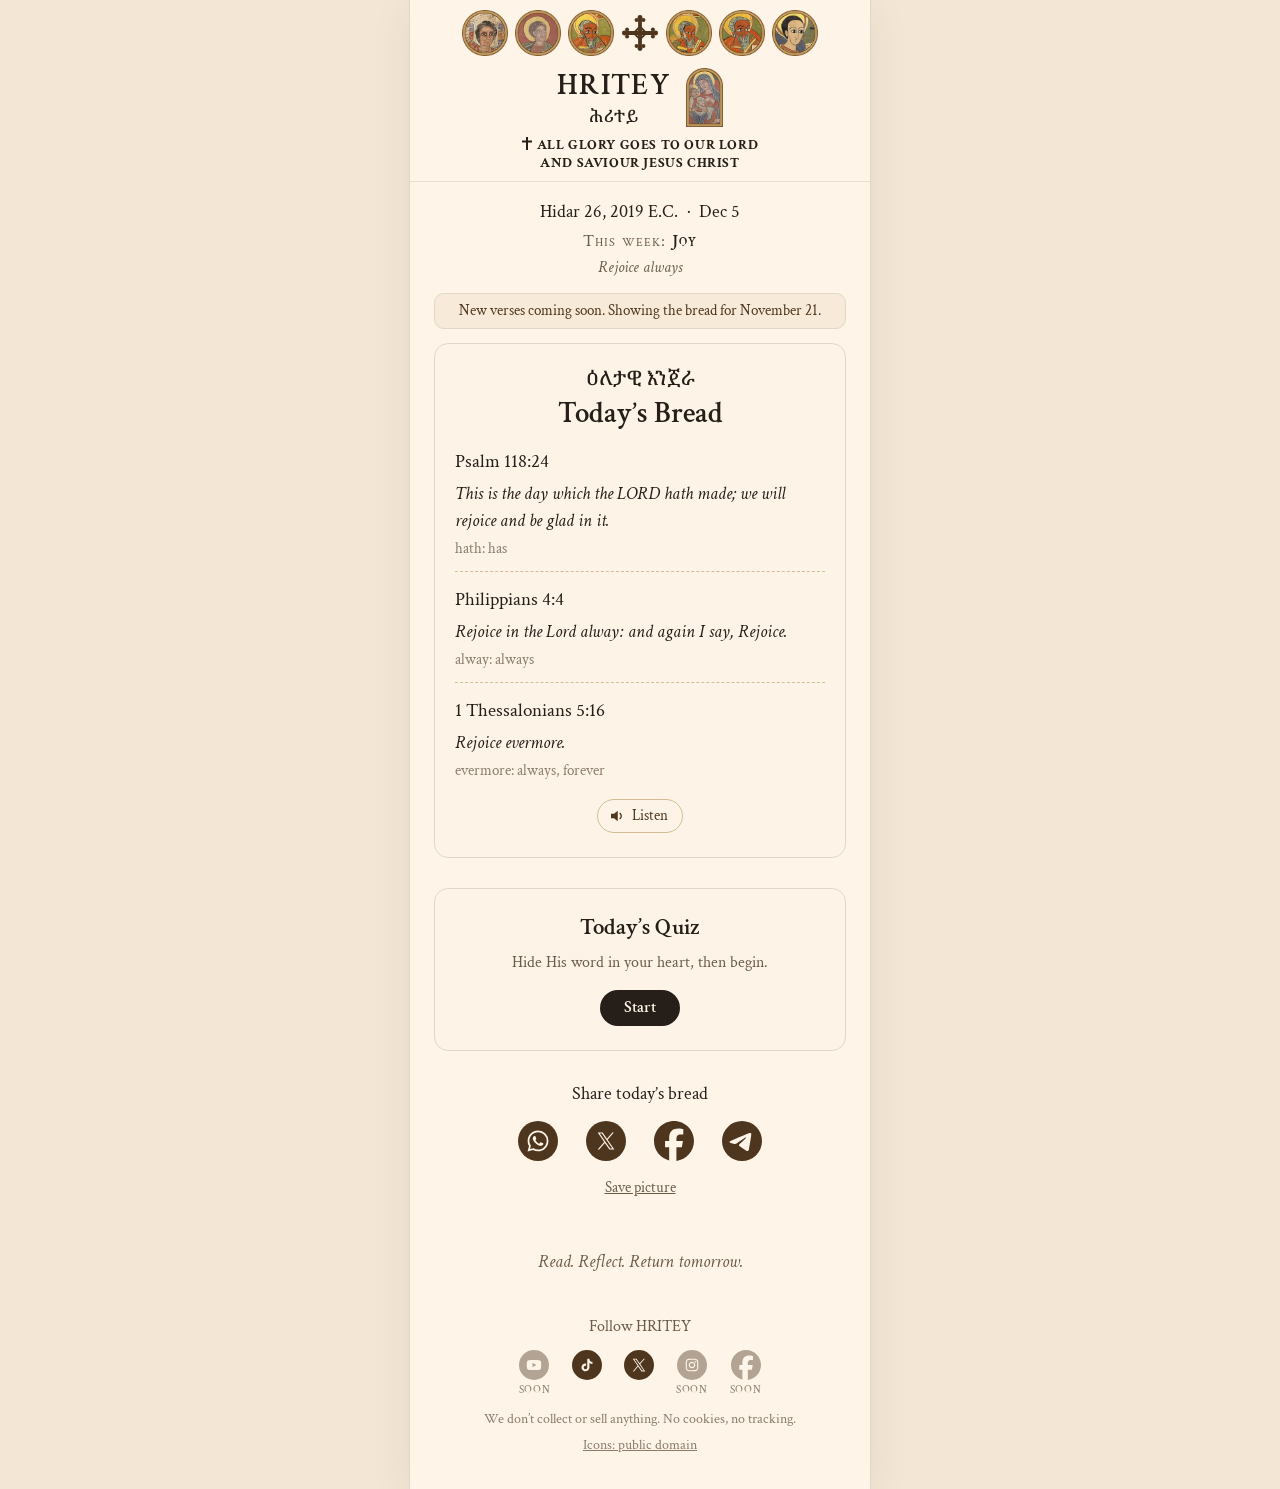
==== index.html @ cb3b3c24 "Footer: visible 'Soon' caption under YouTube, Instagram, Facebook; faded icons" ====
<!doctype html>
<html lang="en">
<head>
<meta charset="utf-8">
<meta name="viewport" content="width=device-width, initial-scale=1, viewport-fit=cover">
<title>HRITEY · Today's Bread</title>
<meta name="description" content="Today's Bread: three KJV verses a day, one Old Testament and two New Testament, with a short quiz. Read. Reflect. Return tomorrow.">
<meta name="theme-color" content="#fef4e8">
<meta name="referrer" content="no-referrer">
<link rel="canonical" href="https://hritey.com/">
<meta property="og:title" content="HRITEY · Today's Bread">
<meta property="og:description" content="Three KJV verses a day. Read. Reflect. Return tomorrow.">
<meta property="og:url" content="https://hritey.com/">
<meta property="og:image" content="https://hritey.com/assets/img/og-v2.jpg">
<meta property="og:type" content="website">
<meta name="twitter:card" content="summary_large_image">
<meta name="twitter:image" content="https://hritey.com/assets/img/og-v2.jpg">
<meta property="og:image:width" content="1200">
<meta property="og:image:height" content="630">
<link rel="icon" href="favicon.png" type="image/png">
<link rel="apple-touch-icon" href="apple-touch-icon.png">
<link rel="preload" href="assets/fonts/crimson-Regular.woff2" as="font" type="font/woff2" crossorigin>
<link rel="preload" href="assets/fonts/crimson-Italic.woff2" as="font" type="font/woff2" crossorigin>
<link rel="stylesheet" href="assets/css/style.css?v=soon1">
</head>
<body>
<!-- Icon glyphs: Simple Icons (CC0-1.0, simpleicons.org). Crosses drawn for HRITEY. -->
<svg width="0" height="0" style="position:absolute" aria-hidden="true" focusable="false">
  <symbol id="i-whatsapp" viewBox="0 0 40 40"><circle cx="20" cy="20" r="20" fill="currentColor"/><g transform="translate(9.5 9.5) scale(.875)"><path fill="#fef4e8" d="M17.472 14.382c-.297-.149-1.758-.867-2.03-.967-.273-.099-.471-.148-.67.15-.197.297-.767.966-.94 1.164-.173.199-.347.223-.644.075-.297-.15-1.255-.463-2.39-1.475-.883-.788-1.48-1.761-1.653-2.059-.173-.297-.018-.458.13-.606.134-.133.298-.347.446-.52.149-.174.198-.298.298-.497.099-.198.05-.371-.025-.52-.075-.149-.669-1.612-.916-2.207-.242-.579-.487-.5-.669-.51-.173-.008-.371-.01-.57-.01-.198 0-.52.074-.792.372-.272.297-1.04 1.016-1.04 2.479 0 1.462 1.065 2.875 1.213 3.074.149.198 2.096 3.2 5.077 4.487.709.306 1.262.489 1.694.625.712.227 1.36.195 1.871.118.571-.085 1.758-.719 2.006-1.413.248-.694.248-1.289.173-1.413-.074-.124-.272-.198-.57-.347m-5.421 7.403h-.004a9.87 9.87 0 01-5.031-1.378l-.361-.214-3.741.982.998-3.648-.235-.374a9.86 9.86 0 01-1.51-5.26c.001-5.45 4.436-9.884 9.888-9.884 2.64 0 5.122 1.03 6.988 2.898a9.825 9.825 0 012.893 6.994c-.003 5.45-4.437 9.884-9.885 9.884m8.413-18.297A11.815 11.815 0 0012.05 0C5.495 0 .16 5.335.157 11.892c0 2.096.547 4.142 1.588 5.945L.057 24l6.305-1.654a11.882 11.882 0 005.683 1.448h.005c6.554 0 11.89-5.335 11.893-11.893a11.821 11.821 0 00-3.48-8.413Z"/></g></symbol>
  <symbol id="i-x" viewBox="0 0 40 40"><circle cx="20" cy="20" r="20" fill="currentColor"/><g transform="translate(11.5 11.5) scale(.71)"><path fill="#fef4e8" d="M14.234 10.162 22.977 0h-2.072l-7.591 8.824L7.251 0H.258l9.168 13.343L.258 24H2.33l8.016-9.318L16.749 24h6.993zm-2.837 3.299-.929-1.329L3.076 1.56h3.182l5.965 8.532.929 1.329 7.754 11.09h-3.182z"/></g></symbol>
  <symbol id="i-facebook" viewBox="0 0 24 24"><path fill="currentColor" d="M9.101 23.691v-7.98H6.627v-3.667h2.474v-1.58c0-4.085 1.848-5.978 5.858-5.978.401 0 .955.042 1.468.103a8.68 8.68 0 0 1 1.141.195v3.325a8.623 8.623 0 0 0-.653-.036 26.805 26.805 0 0 0-.733-.009c-.707 0-1.259.096-1.675.309a1.686 1.686 0 0 0-.679.622c-.258.42-.374.995-.374 1.752v1.297h3.919l-.386 2.103-.287 1.564h-3.246v8.245C19.396 23.238 24 18.179 24 12.044c0-6.627-5.373-12-12-12s-12 5.373-12 12c0 5.628 3.874 10.35 9.101 11.647Z"/></symbol>
  <symbol id="i-telegram" viewBox="0 0 24 24"><path fill="currentColor" d="M11.944 0A12 12 0 0 0 0 12a12 12 0 0 0 12 12 12 12 0 0 0 12-12A12 12 0 0 0 12 0a12 12 0 0 0-.056 0zm4.962 7.224c.1-.002.321.023.465.14a.506.506 0 0 1 .171.325c.016.093.036.306.02.472-.18 1.898-.962 6.502-1.36 8.627-.168.9-.499 1.201-.82 1.23-.696.065-1.225-.46-1.9-.902-1.056-.693-1.653-1.124-2.678-1.8-1.185-.78-.417-1.21.258-1.91.177-.184 3.247-2.977 3.307-3.23.007-.032.014-.15-.056-.212s-.174-.041-.249-.024c-.106.024-1.793 1.14-5.061 3.345-.48.33-.913.49-1.302.48-.428-.008-1.252-.241-1.865-.44-.752-.245-1.349-.374-1.297-.789.027-.216.325-.437.893-.663 3.498-1.524 5.83-2.529 6.998-3.014 3.332-1.386 4.025-1.627 4.476-1.635z"/></symbol>
  <symbol id="i-youtube" viewBox="0 0 40 40"><circle cx="20" cy="20" r="20" fill="currentColor"/><g transform="translate(10.4 10.4) scale(.8)"><path fill="#fef4e8" d="M23.498 6.186a3.016 3.016 0 0 0-2.122-2.136C19.505 3.545 12 3.545 12 3.545s-7.505 0-9.377.505A3.017 3.017 0 0 0 .502 6.186C0 8.07 0 12 0 12s0 3.93.502 5.814a3.016 3.016 0 0 0 2.122 2.136c1.871.505 9.376.505 9.376.505s7.505 0 9.377-.505a3.015 3.015 0 0 0 2.122-2.136C24 15.93 24 12 24 12s0-3.93-.502-5.814zM9.545 15.568V8.432L15.818 12l-6.273 3.568z"/></g></symbol>
  <symbol id="i-tiktok" viewBox="0 0 40 40"><circle cx="20" cy="20" r="20" fill="currentColor"/><g transform="translate(11.6 11.6) scale(.7)"><path fill="#fef4e8" d="M12.525.02c1.31-.02 2.61-.01 3.91-.02.08 1.53.63 3.09 1.75 4.17 1.12 1.11 2.7 1.62 4.24 1.79v4.03c-1.44-.05-2.89-.35-4.2-.97-.57-.26-1.1-.59-1.62-.93-.01 2.92.01 5.84-.02 8.75-.08 1.4-.54 2.79-1.35 3.94-1.31 1.92-3.58 3.17-5.91 3.21-1.43.08-2.86-.31-4.08-1.03-2.02-1.19-3.44-3.37-3.65-5.71-.02-.5-.03-1-.01-1.49.18-1.9 1.12-3.72 2.58-4.96 1.66-1.44 3.98-2.13 6.15-1.72.02 1.48-.04 2.96-.04 4.44-.99-.32-2.15-.23-3.02.37-.63.41-1.11 1.04-1.36 1.75-.21.51-.15 1.07-.14 1.61.24 1.64 1.82 3.02 3.5 2.87 1.12-.01 2.19-.66 2.77-1.61.19-.33.4-.67.41-1.06.1-1.79.06-3.57.07-5.36.01-4.03-.01-8.05.02-12.07z"/></g></symbol>
  <symbol id="i-instagram" viewBox="0 0 40 40"><circle cx="20" cy="20" r="20" fill="currentColor"/><g transform="translate(11.6 11.6) scale(.7)"><path fill="#fef4e8" d="M7.0301.084c-1.2768.0602-2.1487.264-2.911.5634-.7888.3075-1.4575.72-2.1228 1.3877-.6652.6677-1.075 1.3368-1.3802 2.127-.2954.7638-.4956 1.6365-.552 2.914-.0564 1.2775-.0689 1.6882-.0626 4.947.0062 3.2586.0206 3.6671.0825 4.9473.061 1.2765.264 2.1482.5635 2.9107.308.7889.72 1.4573 1.388 2.1228.6679.6655 1.3365 1.0743 2.1285 1.38.7632.295 1.6361.4961 2.9134.552 1.2773.056 1.6884.069 4.9462.0627 3.2578-.0062 3.668-.0207 4.9478-.0814 1.28-.0607 2.147-.2652 2.9098-.5633.7889-.3086 1.4578-.72 2.1228-1.3881.665-.6682 1.0745-1.3378 1.3795-2.1284.2957-.7632.4966-1.636.552-2.9124.056-1.2809.0692-1.6898.063-4.948-.0063-3.2583-.021-3.6668-.0817-4.9465-.0607-1.2797-.264-2.1487-.5633-2.9117-.3084-.7889-.72-1.4568-1.3876-2.1228C21.2982 1.33 20.628.9208 19.8378.6165 19.074.321 18.2017.1197 16.9244.0645 15.6471.0093 15.236-.005 11.977.0014 8.718.0076 8.31.0215 7.0301.0839m.1402 21.6932c-1.17-.0509-1.8053-.2453-2.2287-.408-.5606-.216-.96-.4771-1.3819-.895-.422-.4178-.6811-.8186-.9-1.378-.1644-.4234-.3624-1.058-.4171-2.228-.0595-1.2645-.072-1.6442-.079-4.848-.007-3.2037.0053-3.583.0607-4.848.05-1.169.2456-1.805.408-2.2282.216-.5613.4762-.96.895-1.3816.4188-.4217.8184-.6814 1.3783-.9003.423-.1651 1.0575-.3614 2.227-.4171 1.2655-.06 1.6447-.072 4.848-.079 3.2033-.007 3.5835.005 4.8495.0608 1.169.0508 1.8053.2445 2.228.408.5608.216.96.4754 1.3816.895.4217.4194.6816.8176.9005 1.3787.1653.4217.3617 1.056.4169 2.2263.0602 1.2655.0739 1.645.0796 4.848.0058 3.203-.0055 3.5834-.061 4.848-.051 1.17-.245 1.8055-.408 2.2294-.216.5604-.4763.96-.8954 1.3814-.419.4215-.8181.6811-1.3783.9-.4224.1649-1.0577.3617-2.2262.4174-1.2656.0595-1.6448.072-4.8493.079-3.2045.007-3.5825-.006-4.848-.0608M16.953 5.5864A1.44 1.44 0 1 0 18.39 4.144a1.44 1.44 0 0 0-1.437 1.4424M5.8385 12.012c.0067 3.4032 2.7706 6.1557 6.173 6.1493 3.4026-.0065 6.157-2.7701 6.1506-6.1733-.0065-3.4032-2.771-6.1565-6.174-6.1498-3.403.0067-6.156 2.771-6.1496 6.1738M8 12.0077a4 4 0 1 1 4.008 3.9921A3.9996 3.9996 0 0 1 8 12.0077"/></g></symbol>
  <symbol id="i-latin-cross" viewBox="0 0 10 13"><path d="M4 0h2v3.6h4v2H6V13H4V5.6H0v-2h4z"/></symbol>
</svg>

<div class="page">
<header class="site-header">
  <ul class="saints" aria-label="Icons of the saints">
    <li><img src="assets/img/michael.webp" width="132" height="132" alt="Archangel Michael, Ethiopian icon"></li>
    <li><img src="assets/img/george.webp" width="132" height="132" alt="Saint George, Ethiopian icon"></li>
    <li><img src="assets/img/matthew.webp" width="132" height="132" alt="Saint Matthew the Evangelist, Ethiopian icon"></li>
    <li class="cross" aria-hidden="true">
      <svg viewBox="0 0 40 40" fill="#4e361e">
        <rect x="18" y="5" width="4" height="30" rx="1"/><rect x="5" y="18" width="30" height="4" rx="1"/>
        <circle cx="20" cy="3.6" r="2.6"/><circle cx="16.4" cy="6.4" r="2.1"/><circle cx="23.6" cy="6.4" r="2.1"/>
        <circle cx="20" cy="36.4" r="2.6"/><circle cx="16.4" cy="33.6" r="2.1"/><circle cx="23.6" cy="33.6" r="2.1"/>
        <circle cx="3.6" cy="20" r="2.6"/><circle cx="6.4" cy="16.4" r="2.1"/><circle cx="6.4" cy="23.6" r="2.1"/>
        <circle cx="36.4" cy="20" r="2.6"/><circle cx="33.6" cy="16.4" r="2.1"/><circle cx="33.6" cy="23.6" r="2.1"/>
        <rect x="15.3" y="15.3" width="9.4" height="9.4" transform="rotate(45 20 20)" fill="none" stroke="#4e361e" stroke-width="2"/>
        <circle cx="20" cy="20" r="1.7"/>
      </svg>
    </li>
    <li><img src="assets/img/mark.webp" width="132" height="132" alt="Saint Mark the Evangelist, Ethiopian icon"></li>
    <li><img src="assets/img/luke.webp" width="132" height="132" alt="Saint Luke the Evangelist, Ethiopian icon"></li>
    <li><img src="assets/img/john.webp" width="132" height="132" alt="Saint John the Evangelist, Ethiopian icon"></li>
  </ul>
  <div class="brand">
    <h1 class="wordmark"><span class="latin">HRITEY</span><span class="eth" lang="ti">ሕሪተይ</span></h1>
    <img class="theotokos" src="assets/img/theotokos.webp" width="112" height="179" alt="The Theotokos with the Christ Child, 15th-century Ethiopian icon">
  </div>
  <p class="glory"><svg aria-hidden="true"><use href="#i-latin-cross"/></svg>All glory goes to our Lord<br>and Saviour Jesus Christ</p>
</header>

<main>
  <p class="date" id="date" aria-live="polite"></p>
  <p class="theme" id="theme" hidden></p>
  <p class="side" id="side" hidden></p>
  <p class="notice" id="notice" role="status" hidden></p>

  <section class="card bread" aria-labelledby="bread-title">
    <h2 class="bread-head" id="bread-title"><span class="eth" lang="ti">ዕለታዊ እንጀራ</span><span class="latin">Today’s Bread</span></h2>
    <ol class="verses" id="verses" aria-live="off"><li class="loading">Loading today’s bread…</li></ol>
    <button class="listen" type="button" id="listen" aria-pressed="false" hidden><svg viewBox="0 0 24 24" aria-hidden="true"><path d="M4 9v6h4l5 4V5L8 9H4z"/><path d="M16 8.5a4.5 4.5 0 0 1 0 7" fill="none" stroke="currentColor" stroke-width="1.8" stroke-linecap="round"/></svg><span class="lbl">Listen</span></button>
    <noscript><p class="loading">Please turn on JavaScript to see today’s verses.</p></noscript>
    <!-- Optional commentary (Church Fathers before AD 451 only, verified public-domain source). Shown only when the day has one. -->
    <div class="commentary" id="commentary" hidden></div>
  </section>

  <section class="card quiz" id="quiz" aria-labelledby="quiz-title" aria-live="polite">
    <h2 id="quiz-title">Today’s Quiz</h2>
    <p class="sub">Hide His word in your heart, then begin.</p>
    <button class="btn" type="button" id="quiz-start">Start</button>
  </section>

  <section class="share" aria-labelledby="share-title">
    <h2 id="share-title">Share today’s bread</h2>
    <ul class="icons">
      <li><a class="icon-btn" id="share-whatsapp" href="https://wa.me/?text=https%3A%2F%2Fhritey.com" target="_blank" rel="noopener noreferrer" aria-label="Share on WhatsApp"><svg><use href="#i-whatsapp"/></svg></a></li>
      <li><a class="icon-btn" id="share-x" href="https://x.com/intent/post?url=https%3A%2F%2Fhritey.com" target="_blank" rel="noopener noreferrer" aria-label="Share on X"><svg><use href="#i-x"/></svg></a></li>
      <li><a class="icon-btn" id="share-facebook" href="https://www.facebook.com/sharer/sharer.php?u=https%3A%2F%2Fhritey.com" target="_blank" rel="noopener noreferrer" aria-label="Share on Facebook"><svg><use href="#i-facebook"/></svg></a></li>
      <li><a class="icon-btn" id="share-telegram" href="https://t.me/share/url?url=https%3A%2F%2Fhritey.com" target="_blank" rel="noopener noreferrer" aria-label="Share on Telegram"><svg><use href="#i-telegram"/></svg></a></li>
    </ul>
    <button class="link-btn picture" type="button" id="share-picture" hidden>Share as picture</button>
  </section>

  <p class="tagline">Read. Reflect. Return tomorrow.</p>
</main>

<footer>
  <p class="follow">Follow HRITEY</p>
  <!-- Handle @hriteyofficial. TikTok and X are linked. TODO: YouTube (to link next), Instagram and Facebook are 'coming soon': when live, set href (https://www.youtube.com/@hriteyofficial, https://www.instagram.com/hriteyofficial/, Facebook Page URL), add target="_blank" rel="noopener noreferrer", and remove data-soon / aria-disabled / title / '(coming soon)' and the <span class="soon"> caption. -->
  <ul class="icons">
    <li><a class="icon-btn" href="#" data-soon aria-disabled="true" title="Coming soon" aria-label="HRITEY on YouTube (coming soon)"><svg><use href="#i-youtube"/></svg></a><span class="soon" aria-hidden="true">Soon</span></li>
    <li><a class="icon-btn" href="https://www.tiktok.com/@hriteyofficial" target="_blank" rel="noopener noreferrer" aria-label="HRITEY on TikTok (opens in a new tab)"><svg><use href="#i-tiktok"/></svg></a></li>
    <li><a class="icon-btn" href="https://x.com/hriteyofficial" target="_blank" rel="noopener noreferrer" aria-label="HRITEY on X (opens in a new tab)"><svg><use href="#i-x"/></svg></a></li>
    <li><a class="icon-btn" href="#" data-soon aria-disabled="true" title="Coming soon" aria-label="HRITEY on Instagram (coming soon)"><svg><use href="#i-instagram"/></svg></a><span class="soon" aria-hidden="true">Soon</span></li>
    <li><a class="icon-btn" href="#" data-soon aria-disabled="true" title="Coming soon" aria-label="HRITEY on Facebook (coming soon)"><svg><use href="#i-facebook"/></svg></a><span class="soon" aria-hidden="true">Soon</span></li>
  </ul>
  <p class="tiny">We don’t collect or sell anything. No cookies, no tracking.</p>
  <p class="tiny"><a href="credits.html">Icons: public domain</a></p>
</footer>
</div>
<script src="assets/js/app.js?v=soon1" defer></script>
</body>
</html>
---- assets/css/style.css ----
/* HRITEY — plain CSS, no frameworks. Palette from the v13 mockup. */
@font-face{font-family:"Crimson Text";src:url("../fonts/crimson-Regular.woff2") format("woff2");font-weight:400;font-style:normal;font-display:swap}
@font-face{font-family:"Crimson Text";src:url("../fonts/crimson-Italic.woff2") format("woff2");font-weight:400;font-style:italic;font-display:swap}
@font-face{font-family:"Crimson Text";src:url("../fonts/crimson-SemiBold.woff2") format("woff2");font-weight:600;font-style:normal;font-display:swap}
@font-face{font-family:"Crimson Text";src:url("../fonts/crimson-Bold.woff2") format("woff2");font-weight:700;font-style:normal;font-display:swap}
@font-face{font-family:"Noto Serif Ethiopic";src:url("../fonts/noto-serif-ethiopic-subset.woff2") format("woff2");font-weight:100 900;font-display:swap}

:root{
  --cream:#fef4e8; --card:#fdf3e7; --ink:#261e18; --ink-soft:#6e5c4a; --ink-faint:#8c7c6c;
  --brown:#4e361e; --gold:#c49c5c; --gold-soft:#d6bc94; --border:#e2d7c6;
  --serif:"Crimson Text",Georgia,"Times New Roman",serif;
  --eth:"Noto Serif Ethiopic","Abyssinica SIL","Nyala",serif;
}
*{box-sizing:border-box}
html{-webkit-text-size-adjust:100%}
body{margin:0;background:var(--cream);color:var(--ink);font-family:var(--serif);font-size:18px;line-height:1.45}
.eth{font-family:var(--eth);font-weight:500}
a{color:inherit}
.sr-only{position:absolute;width:1px;height:1px;padding:0;margin:-1px;overflow:hidden;clip:rect(0 0 0 0);white-space:nowrap;border:0}
.page{max-width:460px;margin:0 auto;min-height:100vh;background:var(--cream)}

/* Sticky header: saints strip, wordmark + Theotokos, doxology */
.site-header{position:sticky;top:0;z-index:5;background:var(--cream);padding:10px 14px 9px;text-align:center;
  box-shadow:0 1px 0 rgba(226,215,198,.7)}
.saints{display:flex;justify-content:center;align-items:center;gap:clamp(3px,1.4vw,7px);margin:0 0 12px;padding:0;list-style:none}
.saints li{flex:0 1 46px}
.saints img{display:block;width:100%;height:auto;max-width:46px;aspect-ratio:1}
.saints .cross{flex:0 1 38px}
.saints .cross svg{display:block;width:100%;height:auto;max-width:38px}
.brand{display:flex;justify-content:center;align-items:center;gap:16px}
.wordmark{margin:0;line-height:1;font-weight:600}
.wordmark .latin{display:block;font-size:30px;letter-spacing:1.4px}
.wordmark .eth{display:block;font-size:17px;margin-top:6px;letter-spacing:.5px}
.theotokos{width:37px;height:auto;display:block}
.glory{margin:10px auto 0;font-weight:700;font-size:13.5px;letter-spacing:.6px;line-height:1.3;text-transform:uppercase;max-width:none}
.glory svg{width:10px;height:13px;vertical-align:-1px;margin-right:5px;fill:var(--ink)}

main{padding:0 24px}
.date{text-align:center;font-size:18px;margin:18px 0 16px;min-height:26px}
.theme{text-align:center;font-variant:small-caps;letter-spacing:1.2px;font-size:17px;color:var(--ink-soft);margin:-12px 0 14px}
.theme strong{font-weight:600;color:var(--ink)}
.side{text-align:center;font-style:italic;font-size:16px;color:var(--ink-soft);margin:-10px 0 14px}
.theme:not([hidden]) + .side{margin-top:-12px}
.notice{text-align:center;font-size:15px;color:var(--brown);background:#f7ead8;border:1px solid var(--border);border-radius:10px;padding:6px 12px;margin:0 0 14px}
.date .dot{margin:0 .45em}

.card{background:var(--card);border:1px solid var(--border);border-radius:14px}
.bread{padding:22px 20px 24px}
.bread-head{text-align:center;margin:0 0 18px;font-weight:600;line-height:1.15}
.bread-head .eth{display:block;font-size:20px;margin-bottom:8px}
.bread-head .latin{display:block;font-size:29px}
.verses{margin:0;padding:0;list-style:none}
.verse{padding:0}
.verse + .verse{border-top:1.5px dashed var(--gold-soft);margin-top:12px;padding-top:14px}
.verse .ref{font-size:19px;margin:0 0 4px}
.verse blockquote{margin:0;font-style:italic;font-size:17.5px;line-height:1.55;transition:filter .6s ease,opacity .6s ease}
/* While the quiz runs, verse wording is blurred, unselectable and hidden from copy */
.verse blockquote.cont::after{content:" …";color:var(--ink-faint);font-style:normal}
.words{margin:5px 0 0;font-size:14.5px;line-height:1.4;color:var(--ink-faint);transition:filter .6s ease,opacity .6s ease}
.verses.blurred .words,.verses.blurred blockquote{filter:blur(7px);opacity:.75;-webkit-user-select:none;user-select:none;pointer-events:none}
.quiz .link-btn,.share .link-btn{font:inherit;font-size:15px;background:none;border:0;color:var(--ink-soft);text-decoration:underline;cursor:pointer;margin-top:12px;display:block;margin-left:auto;margin-right:auto;padding:6px}
.listen{display:flex;align-items:center;gap:6px;margin:18px auto 0;font:inherit;font-size:15px;color:var(--brown);background:transparent;
  border:1px solid var(--gold-soft);border-radius:999px;padding:4px 14px 5px 10px;cursor:pointer;min-height:34px}
.listen svg{width:18px;height:18px;fill:currentColor}
.listen.on{background:var(--brown);color:var(--cream);border-color:var(--brown)}
.listen:disabled{opacity:.45;cursor:default}
.listen[hidden]{display:none}
.loading{text-align:center;color:var(--ink-soft);font-style:italic}

.commentary{margin:18px 0 0;padding-top:14px;border-top:1.5px dashed var(--gold-soft);font-size:16.5px}
.commentary p{margin:0 0 4px;font-style:italic}
.commentary cite{font-style:normal;color:var(--ink-soft);font-size:15px}

.quiz{margin:30px 0 0;padding:22px 20px 24px;text-align:center}
.quiz h2{margin:0;font-size:23px;font-weight:600}
.quiz .sub{margin:6px 0 16px;color:var(--ink-soft);font-size:16px}
.btn{font:inherit;font-weight:600;font-size:16px;border:0;border-radius:999px;background:var(--ink);color:var(--cream);
  padding:6px 24px 7px;cursor:pointer;min-height:36px}
.btn:focus-visible,.choice:focus-visible,.icon-btn:focus-visible{outline:2px solid var(--gold);outline-offset:3px}
.q-count{color:var(--ink-soft);font-size:15px;margin:0 0 4px}
.q-text{font-size:19px;margin:0 0 14px;line-height:1.35}
.choices{display:flex;flex-direction:column;gap:9px;margin:0 0 14px}
.choice{font:inherit;font-size:17px;text-align:left;background:var(--cream);color:var(--ink);border:1px solid var(--border);
  border-radius:12px;padding:9px 14px;cursor:pointer;min-height:44px}
.choice:hover:not(:disabled){border-color:var(--gold)}
.choice:disabled{cursor:default}
.choice.correct{border-color:#7d8a52;background:#eef0dc}
.choice.wrong{border-color:#b9876a;background:#f7e6da}
.reveal{text-align:left;border-top:1.5px dashed var(--gold-soft);padding-top:12px;margin:0 0 14px}
.reveal .verdict{font-weight:600;margin:0 0 4px}
.reveal .ref{margin:8px 0 2px}
.reveal blockquote{margin:0;font-style:italic;line-height:1.5}
.tomorrow{margin:-4px 0 14px;font-size:16px;color:var(--ink-soft)}
.tomorrow strong{color:var(--ink);font-weight:600}
.share .picture{margin-top:10px}
.share .picture[hidden]{display:none}
.icon-btn[aria-disabled="true"]{cursor:default}
.score{font-size:19px;margin:0 0 12px}

.share{text-align:center;margin:30px 0 0}
.share h2{font-weight:400;font-size:18px;margin:0 0 14px}
.icons{display:flex;justify-content:center;gap:28px;margin:0;padding:0;list-style:none}
.icon-btn{display:block;width:40px;height:40px;border-radius:50%;color:var(--brown)}
.icon-btn svg{display:block;width:100%;height:100%}

.tagline{text-align:center;font-style:italic;color:var(--ink-soft);font-size:18px;margin:44px 0 0}

footer{text-align:center;padding:40px 24px 34px}
footer .follow{color:var(--ink-soft);font-size:16px;margin:0 0 12px}
footer .icons{gap:22px}
footer .icon-btn{width:30px;height:30px}
footer .icons{align-items:flex-start}
footer .icons li{display:flex;flex-direction:column;align-items:center;min-width:30px}
footer .icon-btn[data-soon]{opacity:.42}
footer .soon{display:block;margin-top:5px;font-size:11px;line-height:1;letter-spacing:.06em;text-transform:uppercase;color:var(--ink-faint)}
footer .tiny{color:var(--ink-faint);font-size:13.5px;margin:14px 0 0}
footer .tiny + .tiny{margin-top:6px}

/* Desktop: keep the phone column, add a gentle frame */
@media (min-width:700px){
  body{background:#f3e6d4}
  .page{box-shadow:0 0 0 1px var(--border),0 10px 40px rgba(78,54,30,.08)}
}
@media (prefers-reduced-motion:no-preference){ html{scroll-behavior:smooth} }
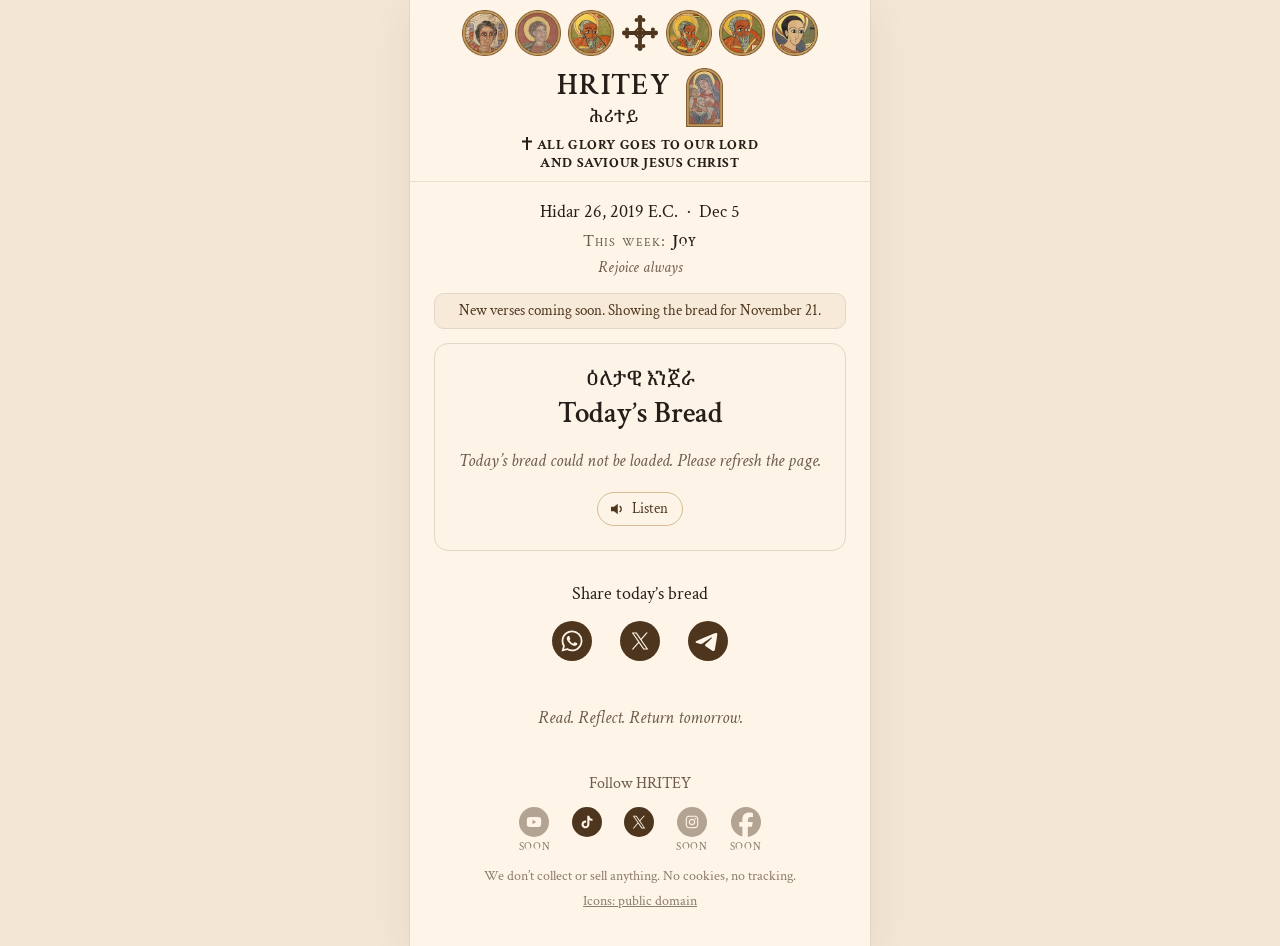
==== commit 0e41c70f: "Share row: remove Facebook until the HRITEY Page exists" ====
--- a/index.html
+++ b/index.html
@@ -90,7 +90,6 @@
     <ul class="icons">
       <li><a class="icon-btn" id="share-whatsapp" href="https://wa.me/?text=https%3A%2F%2Fhritey.com" target="_blank" rel="noopener noreferrer" aria-label="Share on WhatsApp"><svg><use href="#i-whatsapp"/></svg></a></li>
       <li><a class="icon-btn" id="share-x" href="https://x.com/intent/post?url=https%3A%2F%2Fhritey.com" target="_blank" rel="noopener noreferrer" aria-label="Share on X"><svg><use href="#i-x"/></svg></a></li>
-      <li><a class="icon-btn" id="share-facebook" href="https://www.facebook.com/sharer/sharer.php?u=https%3A%2F%2Fhritey.com" target="_blank" rel="noopener noreferrer" aria-label="Share on Facebook"><svg><use href="#i-facebook"/></svg></a></li>
       <li><a class="icon-btn" id="share-telegram" href="https://t.me/share/url?url=https%3A%2F%2Fhritey.com" target="_blank" rel="noopener noreferrer" aria-label="Share on Telegram"><svg><use href="#i-telegram"/></svg></a></li>
     </ul>
     <button class="link-btn picture" type="button" id="share-picture" hidden>Share as picture</button>
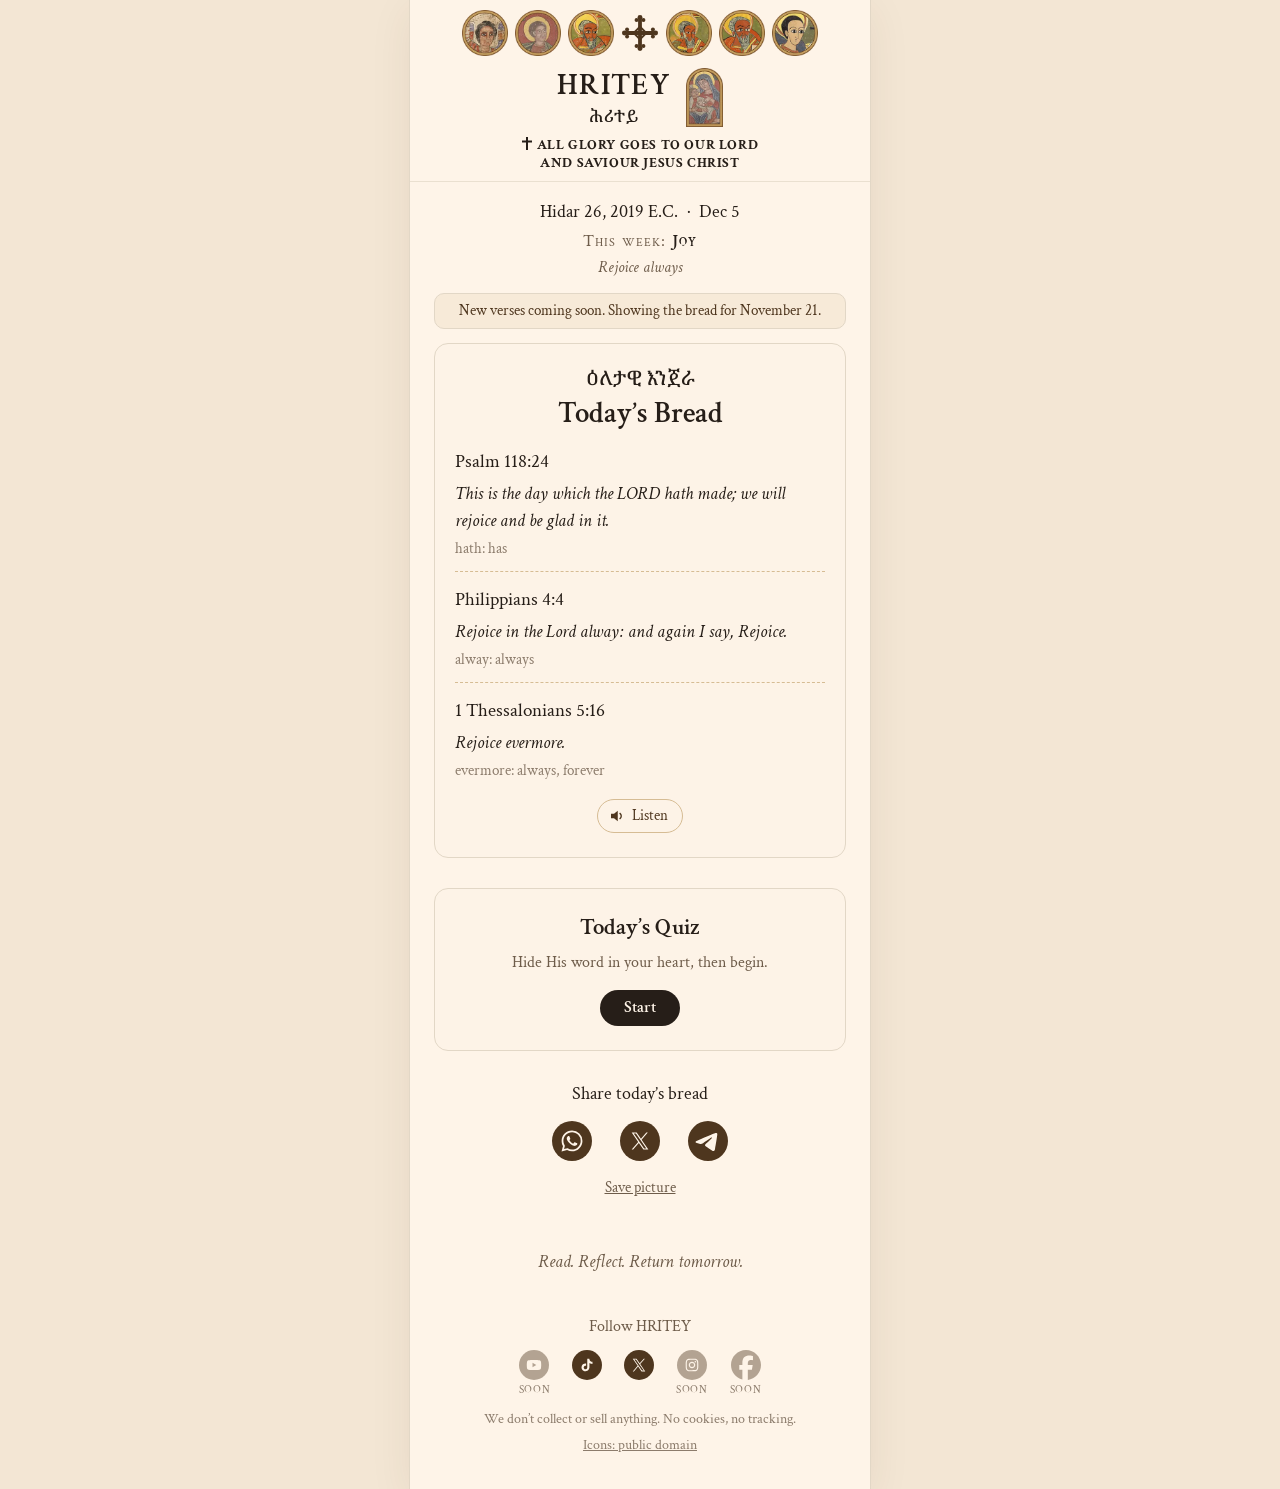
==== commit 11f0416b: "Guard removed Facebook share; cache-bust" ====
--- a/index.html
+++ b/index.html
@@ -112,6 +112,6 @@
   <p class="tiny"><a href="credits.html">Icons: public domain</a></p>
 </footer>
 </div>
-<script src="assets/js/app.js?v=soon1" defer></script>
+<script src="assets/js/app.js?v=nofb1" defer></script>
 </body>
 </html>
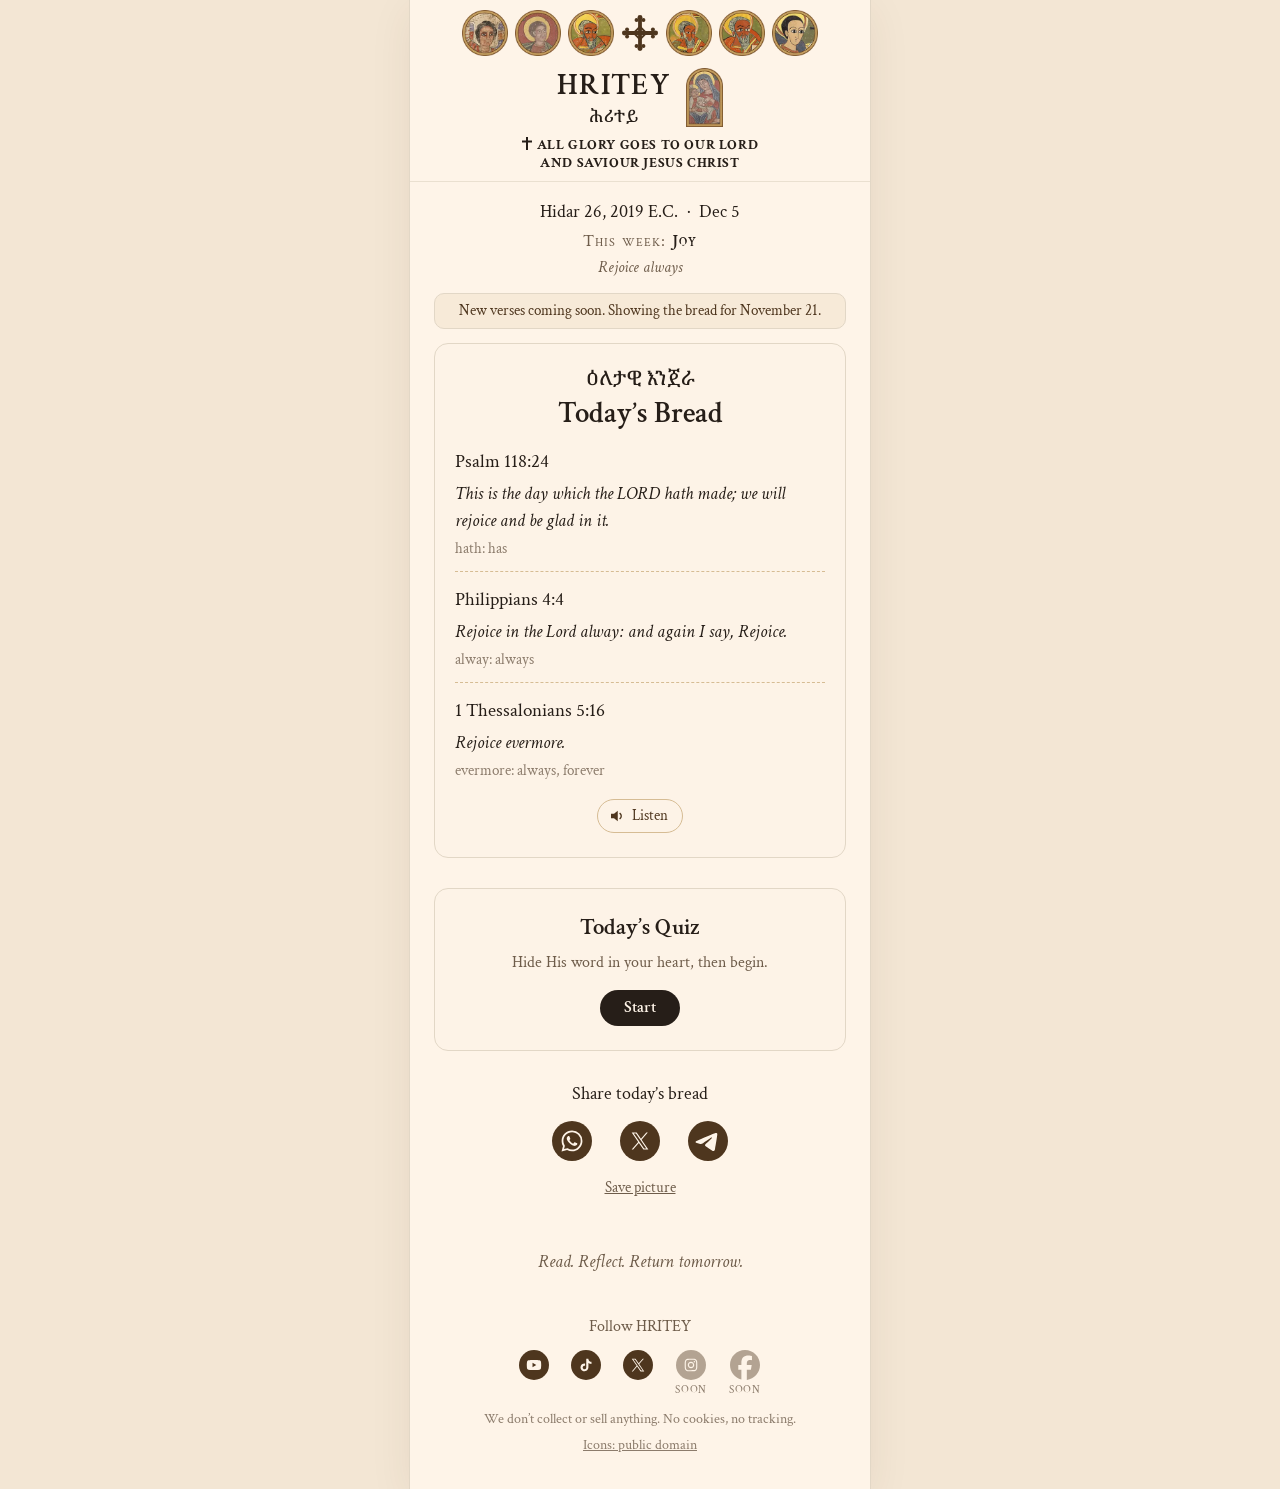
==== commit e8ec0ea4: "Footer: link YouTube @hriteyofficial; Instagram and Facebook still coming soon" ====
--- a/index.html
+++ b/index.html
@@ -21,7 +21,7 @@
 <link rel="apple-touch-icon" href="apple-touch-icon.png">
 <link rel="preload" href="assets/fonts/crimson-Regular.woff2" as="font" type="font/woff2" crossorigin>
 <link rel="preload" href="assets/fonts/crimson-Italic.woff2" as="font" type="font/woff2" crossorigin>
-<link rel="stylesheet" href="assets/css/style.css?v=soon1">
+<link rel="stylesheet" href="assets/css/style.css?v=share1">
 </head>
 <body>
 <!-- Icon glyphs: Simple Icons (CC0-1.0, simpleicons.org). Crosses drawn for HRITEY. -->
@@ -100,9 +100,9 @@
 
 <footer>
   <p class="follow">Follow HRITEY</p>
-  <!-- Handle @hriteyofficial. TikTok and X are linked. TODO: YouTube (to link next), Instagram and Facebook are 'coming soon': when live, set href (https://www.youtube.com/@hriteyofficial, https://www.instagram.com/hriteyofficial/, Facebook Page URL), add target="_blank" rel="noopener noreferrer", and remove data-soon / aria-disabled / title / '(coming soon)' and the <span class="soon"> caption. -->
+  <!-- Handle @hriteyofficial. YouTube, TikTok and X are linked. TODO: Instagram and Facebook are 'coming soon': when live, set href (https://www.instagram.com/hriteyofficial/, Facebook Page URL), add target="_blank" rel="noopener noreferrer", and remove data-soon / aria-disabled / title / '(coming soon)' and the <span class="soon"> caption. -->
   <ul class="icons">
-    <li><a class="icon-btn" href="#" data-soon aria-disabled="true" title="Coming soon" aria-label="HRITEY on YouTube (coming soon)"><svg><use href="#i-youtube"/></svg></a><span class="soon" aria-hidden="true">Soon</span></li>
+    <li><a class="icon-btn" href="https://www.youtube.com/@hriteyofficial" target="_blank" rel="noopener noreferrer" aria-label="HRITEY on YouTube (opens in a new tab)"><svg><use href="#i-youtube"/></svg></a></li>
     <li><a class="icon-btn" href="https://www.tiktok.com/@hriteyofficial" target="_blank" rel="noopener noreferrer" aria-label="HRITEY on TikTok (opens in a new tab)"><svg><use href="#i-tiktok"/></svg></a></li>
     <li><a class="icon-btn" href="https://x.com/hriteyofficial" target="_blank" rel="noopener noreferrer" aria-label="HRITEY on X (opens in a new tab)"><svg><use href="#i-x"/></svg></a></li>
     <li><a class="icon-btn" href="#" data-soon aria-disabled="true" title="Coming soon" aria-label="HRITEY on Instagram (coming soon)"><svg><use href="#i-instagram"/></svg></a><span class="soon" aria-hidden="true">Soon</span></li>
@@ -112,6 +112,6 @@
   <p class="tiny"><a href="credits.html">Icons: public domain</a></p>
 </footer>
 </div>
-<script src="assets/js/app.js?v=nofb1" defer></script>
+<script src="assets/js/app.js?v=share1" defer></script>
 </body>
 </html>
--- a/assets/css/style.css
+++ b/assets/css/style.css
@@ -99,6 +99,14 @@
 
 .share{text-align:center;margin:30px 0 0}
 .share h2{font-weight:400;font-size:18px;margin:0 0 14px}
+.share.flash{border-radius:14px;background-color:#f7ead8;box-shadow:0 0 0 12px #f7ead8}
+@media (prefers-reduced-motion:no-preference){
+  .share.flash{animation:share-flash 1.6s ease;background-color:transparent;box-shadow:0 0 0 12px transparent}
+}
+@keyframes share-flash{
+  0%,100%{background-color:transparent;box-shadow:0 0 0 12px transparent}
+  20%,60%{background-color:#f7ead8;box-shadow:0 0 0 12px #f7ead8}
+}
 .icons{display:flex;justify-content:center;gap:28px;margin:0;padding:0;list-style:none}
 .icon-btn{display:block;width:40px;height:40px;border-radius:50%;color:var(--brown)}
 .icon-btn svg{display:block;width:100%;height:100%}
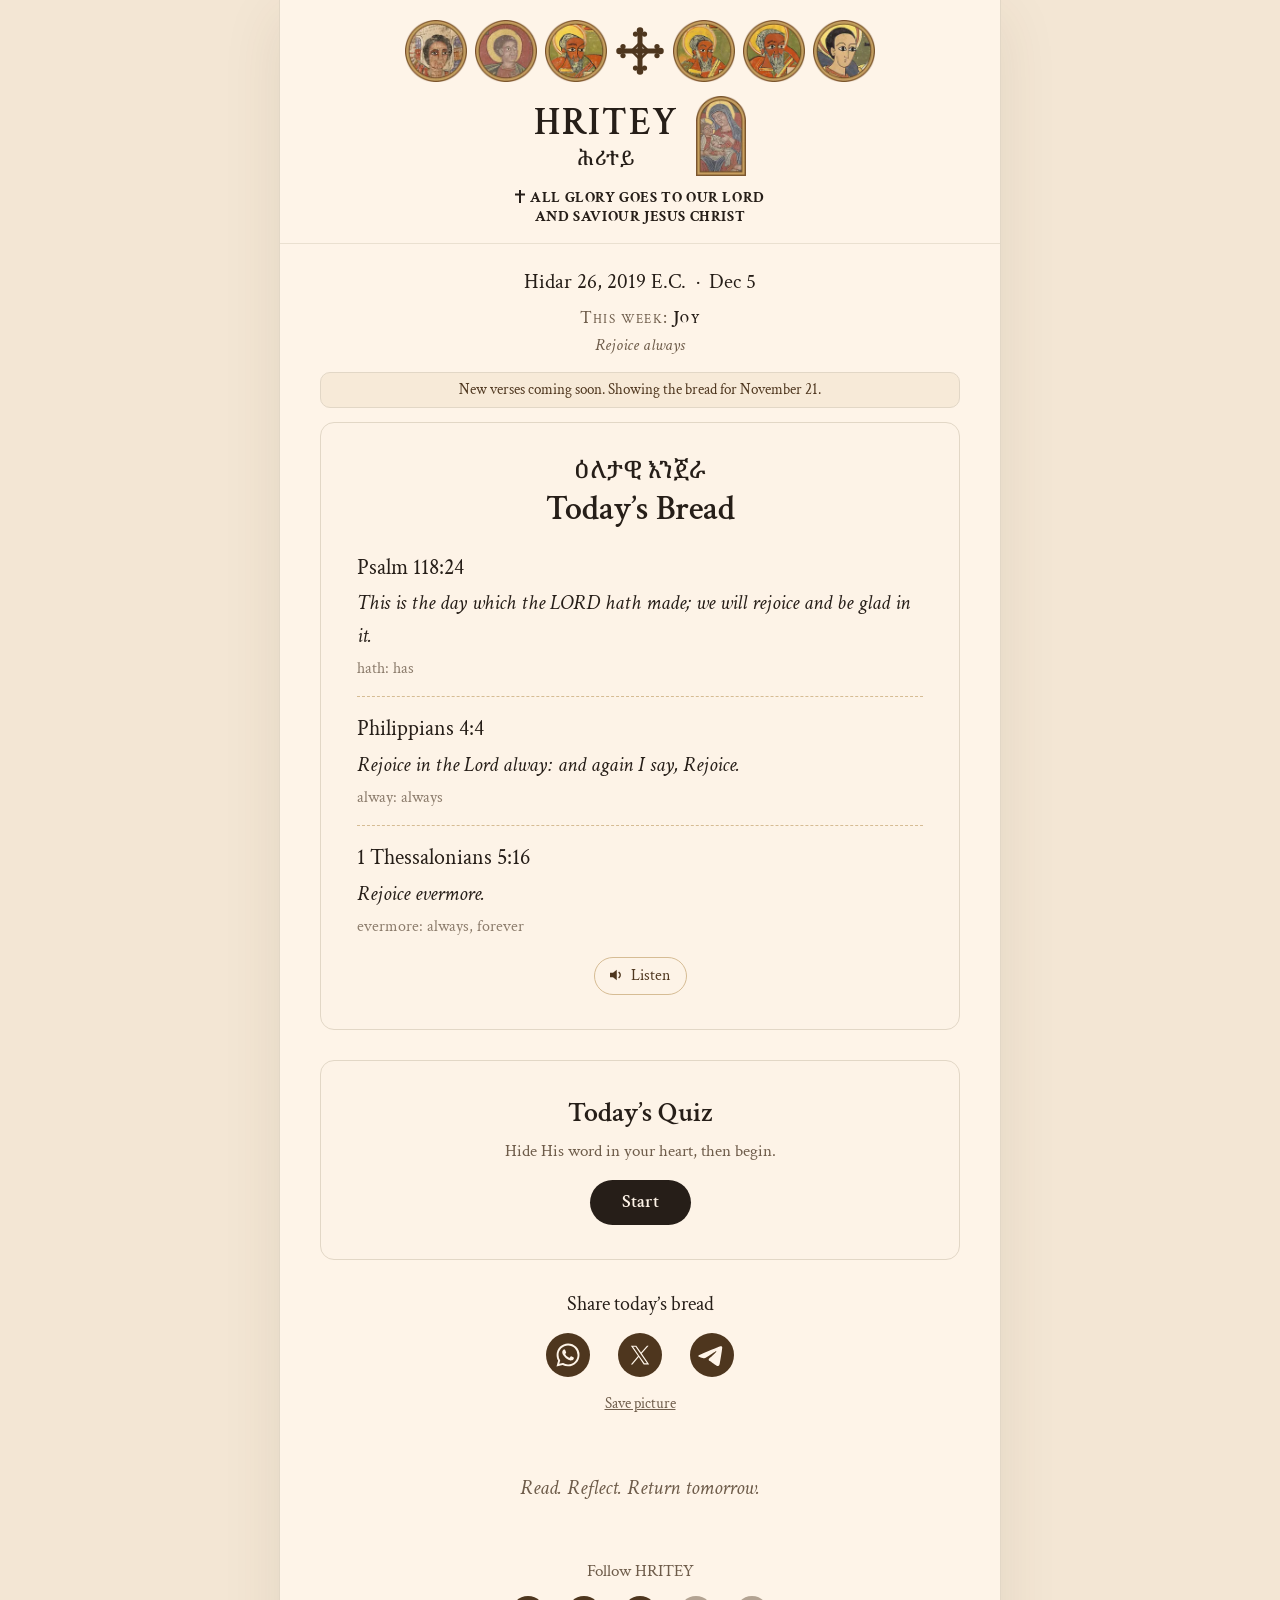
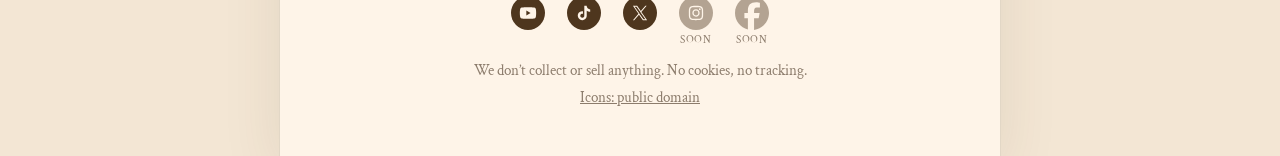
==== commit f5fa2961: "Widen the tablet and desktop layout; leave the phone view unchanged The site was a 460px phone colum" ====
--- a/index.html
+++ b/index.html
@@ -21,7 +21,7 @@
 <link rel="apple-touch-icon" href="apple-touch-icon.png">
 <link rel="preload" href="assets/fonts/crimson-Regular.woff2" as="font" type="font/woff2" crossorigin>
 <link rel="preload" href="assets/fonts/crimson-Italic.woff2" as="font" type="font/woff2" crossorigin>
-<link rel="stylesheet" href="assets/css/style.css?v=share1">
+<link rel="stylesheet" href="assets/css/style.css?v=resp1">
 </head>
 <body>
 <!-- Icon glyphs: Simple Icons (CC0-1.0, simpleicons.org). Crosses drawn for HRITEY. -->
--- a/assets/css/style.css
+++ b/assets/css/style.css
@@ -124,9 +124,86 @@
 footer .tiny{color:var(--ink-faint);font-size:13.5px;margin:14px 0 0}
 footer .tiny + .tiny{margin-top:6px}
 
-/* Desktop: keep the phone column, add a gentle frame */
+/* Wider screens: a gentle frame around the column (unchanged below 700px) */
 @media (min-width:700px){
   body{background:#f3e6d4}
   .page{box-shadow:0 0 0 1px var(--border),0 10px 40px rgba(78,54,30,.08)}
 }
+
+/* Tablet: widen the reading column; phone layout below 768px is unchanged */
+@media (min-width:768px){
+  .page{max-width:640px}
+  .site-header{padding:16px 22px 14px}
+  .saints{gap:8px;margin-bottom:14px}
+  .saints li{flex-basis:56px}
+  .saints img{max-width:56px}
+  .saints .cross{flex-basis:46px}
+  .saints .cross svg{max-width:46px}
+  .brand{gap:18px}
+  .wordmark .latin{font-size:34px}
+  .wordmark .eth{font-size:19px}
+  .theotokos{width:44px}
+  .glory{font-size:14.5px;margin-top:12px}
+  main{padding:0 32px}
+  .date{font-size:20px;margin:22px 0 18px}
+  .theme{font-size:18px}
+  .side{font-size:17px}
+  .bread,.quiz{padding:28px 28px 30px}
+  .bread-head{margin-bottom:22px}
+  .bread-head .eth{font-size:22px}
+  .bread-head .latin{font-size:32px}
+  .verse + .verse{margin-top:16px;padding-top:16px}
+  .verse .ref{font-size:21px}
+  .verse blockquote{font-size:19.5px}
+  .words{font-size:15.5px}
+  .commentary{font-size:17.5px}
+  .listen{font-size:16px;padding:6px 16px 7px 12px;min-height:38px}
+  .quiz h2{font-size:26px}
+  .quiz .sub{font-size:17px}
+  .btn{font-size:17px;padding:8px 28px 9px;min-height:40px}
+  .q-count{font-size:16px}
+  .q-text{font-size:21px}
+  .choice{font-size:18px;padding:11px 16px;min-height:48px}
+  .share h2{font-size:20px}
+  .icon-btn{width:44px;height:44px}
+  .tagline{font-size:20px;margin-top:52px}
+  footer{padding:48px 32px 42px}
+  footer .follow{font-size:17px}
+  footer .icon-btn{width:34px;height:34px}
+  footer .tiny{font-size:14.5px}
+  .credits{padding:36px 32px 48px;font-size:18px}
+  .credits h1{font-size:32px}
+}
+
+/* Desktop: a comfortable reading width, not edge-to-edge */
+@media (min-width:1024px){
+  .page{max-width:720px;box-shadow:0 0 0 1px var(--border),0 16px 56px rgba(78,54,30,.1)}
+  .site-header{padding:20px 32px 16px}
+  .saints li{flex-basis:62px}
+  .saints img{max-width:62px}
+  .saints .cross{flex-basis:50px}
+  .saints .cross svg{max-width:50px}
+  .wordmark .latin{font-size:38px;letter-spacing:1.6px}
+  .wordmark .eth{font-size:20px}
+  .theotokos{width:50px}
+  .glory{font-size:15px}
+  main{padding:0 40px}
+  .date{font-size:21px;margin:24px 0 20px}
+  .bread,.quiz{padding:32px 36px 34px}
+  .bread-head .eth{font-size:24px}
+  .bread-head .latin{font-size:34px}
+  .verse .ref{font-size:22px}
+  .verse blockquote{font-size:20.5px;line-height:1.6}
+  .words{font-size:16px}
+  .commentary{font-size:18px}
+  .quiz h2{font-size:28px}
+  .q-text{font-size:22px}
+  .choice{font-size:19px;padding:12px 18px}
+  .btn{font-size:18px;padding:9px 32px 10px;min-height:44px}
+  .tagline{font-size:21px}
+  footer{padding:56px 40px 48px}
+  .credits{padding:44px 40px 56px;font-size:19px}
+  .credits h1{font-size:34px}
+}
+
 @media (prefers-reduced-motion:no-preference){ html{scroll-behavior:smooth} }
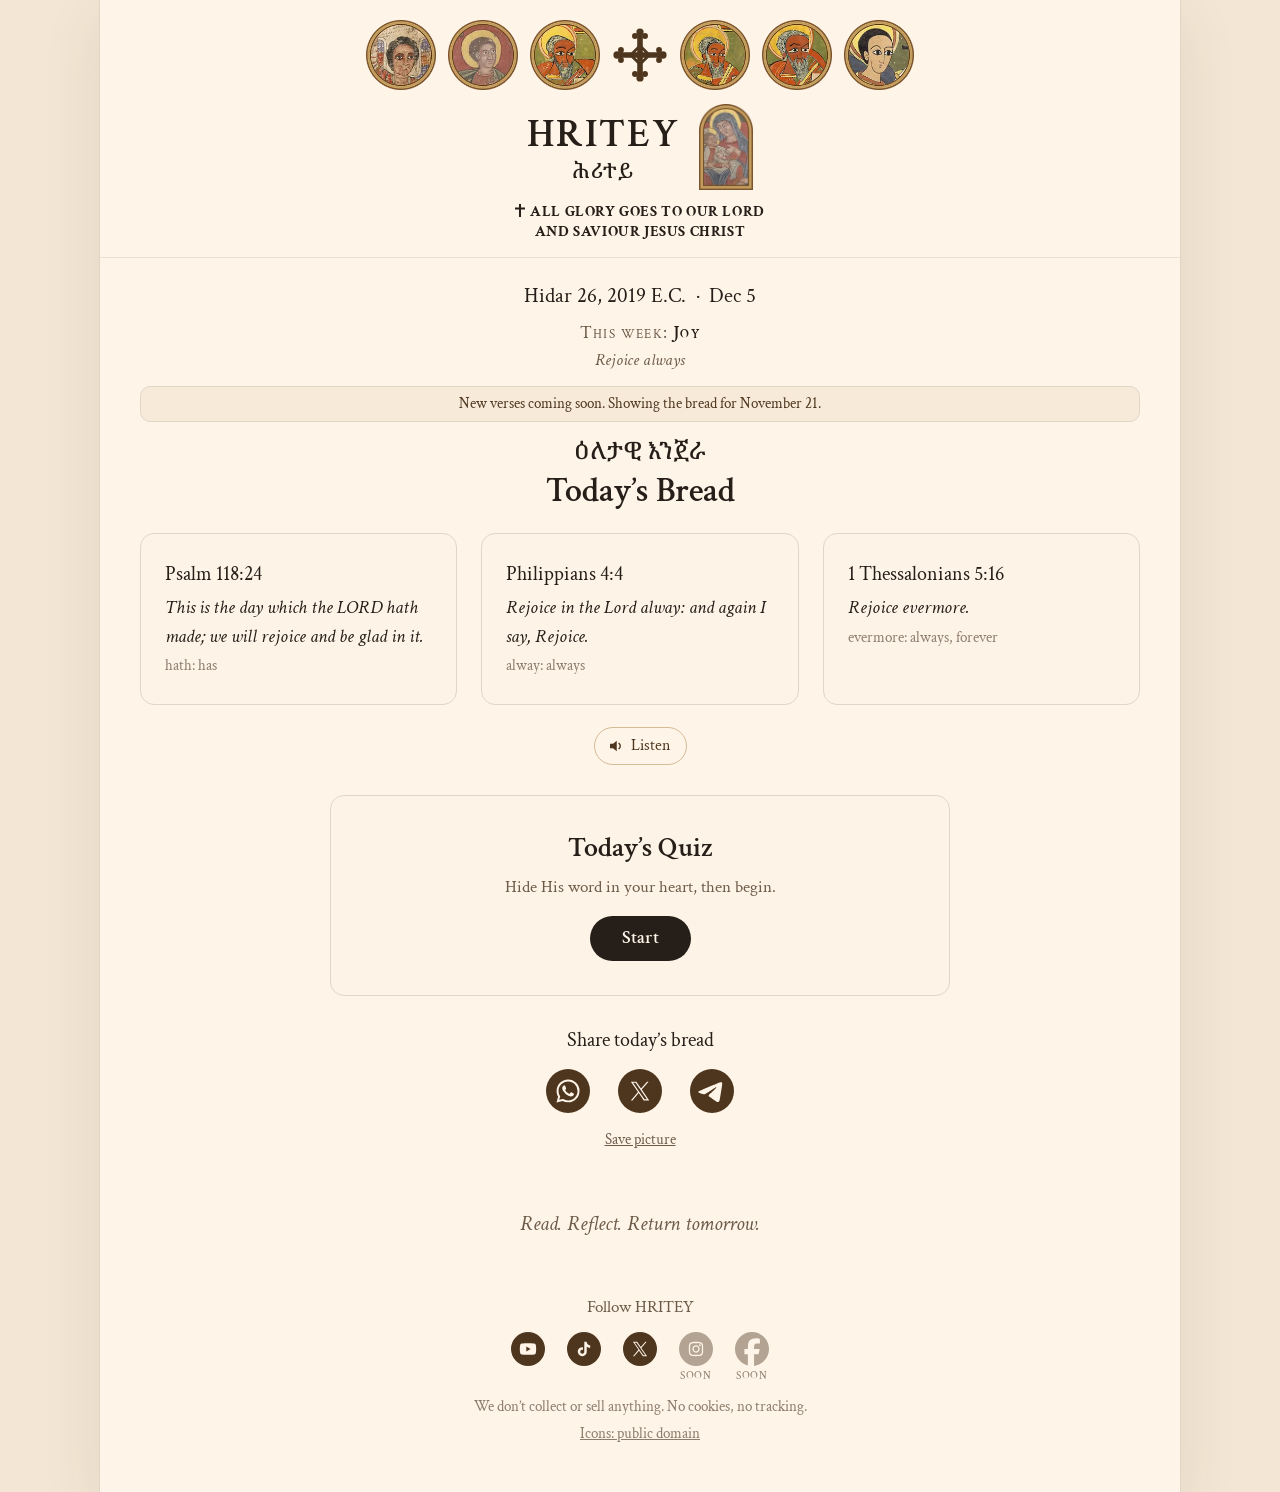
==== commit bea3adbd: "Lay out verses in a wide grid on tablet and desktop Desktop and iPad landscape use a 1080px page wit" ====
--- a/index.html
+++ b/index.html
@@ -21,7 +21,7 @@
 <link rel="apple-touch-icon" href="apple-touch-icon.png">
 <link rel="preload" href="assets/fonts/crimson-Regular.woff2" as="font" type="font/woff2" crossorigin>
 <link rel="preload" href="assets/fonts/crimson-Italic.woff2" as="font" type="font/woff2" crossorigin>
-<link rel="stylesheet" href="assets/css/style.css?v=resp1">
+<link rel="stylesheet" href="assets/css/style.css?v=wide1">
 </head>
 <body>
 <!-- Icon glyphs: Simple Icons (CC0-1.0, simpleicons.org). Crosses drawn for HRITEY. -->
--- a/assets/css/style.css
+++ b/assets/css/style.css
@@ -130,15 +130,15 @@
   .page{box-shadow:0 0 0 1px var(--border),0 10px 40px rgba(78,54,30,.08)}
 }
 
-/* Tablet: widen the reading column; phone layout below 768px is unchanged */
+/* Tablet and up: typography and chrome. Phone layout below 768px is unchanged. */
 @media (min-width:768px){
-  .page{max-width:640px}
-  .site-header{padding:16px 22px 14px}
-  .saints{gap:8px;margin-bottom:14px}
-  .saints li{flex-basis:56px}
-  .saints img{max-width:56px}
-  .saints .cross{flex-basis:46px}
-  .saints .cross svg{max-width:46px}
+  .page{max-width:740px}
+  .site-header{padding:16px 28px 14px}
+  .saints{gap:10px;margin-bottom:14px}
+  .saints li{flex-basis:58px}
+  .saints img{max-width:58px}
+  .saints .cross{flex-basis:48px}
+  .saints .cross svg{max-width:48px}
   .brand{gap:18px}
   .wordmark .latin{font-size:34px}
   .wordmark .eth{font-size:19px}
@@ -148,16 +148,22 @@
   .date{font-size:20px;margin:22px 0 18px}
   .theme{font-size:18px}
   .side{font-size:17px}
-  .bread,.quiz{padding:28px 28px 30px}
+  /* Verse cards sit in a grid; the outer bread wrapper drops its card chrome */
+  .bread{background:transparent;border:0;padding:0}
+  .quiz{padding:28px 28px 30px;max-width:620px;margin-left:auto;margin-right:auto}
   .bread-head{margin-bottom:22px}
   .bread-head .eth{font-size:22px}
   .bread-head .latin{font-size:32px}
-  .verse + .verse{margin-top:16px;padding-top:16px}
-  .verse .ref{font-size:21px}
-  .verse blockquote{font-size:19.5px}
-  .words{font-size:15.5px}
-  .commentary{font-size:17.5px}
-  .listen{font-size:16px;padding:6px 16px 7px 12px;min-height:38px}
+  .verses{display:grid;grid-template-columns:1fr 1fr;gap:22px 28px;align-items:stretch}
+  .verse{background:var(--card);border:1px solid var(--border);border-radius:14px;padding:22px 22px 24px}
+  .verse + .verse{border-top:1px solid var(--border);margin-top:0;padding-top:22px}
+  /* Third verse keeps the same card width and sits centered on the second row */
+  .verse:nth-child(3){grid-column:1 / -1;width:calc((100% - 28px) / 2);justify-self:center}
+  .verse .ref{font-size:20px}
+  .verse blockquote{font-size:18.5px}
+  .words{font-size:15px}
+  .commentary{font-size:17.5px;margin-top:22px;padding:18px 22px 0;border-top:0}
+  .listen{font-size:16px;padding:6px 16px 7px 12px;min-height:38px;margin-top:22px}
   .quiz h2{font-size:26px}
   .quiz .sub{font-size:17px}
   .btn{font-size:17px;padding:8px 28px 9px;min-height:40px}
@@ -175,26 +181,32 @@
   .credits h1{font-size:32px}
 }
 
-/* Desktop: a comfortable reading width, not edge-to-edge */
+/* Desktop and iPad landscape: a wide page with three verse cards in a row */
 @media (min-width:1024px){
-  .page{max-width:720px;box-shadow:0 0 0 1px var(--border),0 16px 56px rgba(78,54,30,.1)}
-  .site-header{padding:20px 32px 16px}
-  .saints li{flex-basis:62px}
-  .saints img{max-width:62px}
-  .saints .cross{flex-basis:50px}
-  .saints .cross svg{max-width:50px}
-  .wordmark .latin{font-size:38px;letter-spacing:1.6px}
-  .wordmark .eth{font-size:20px}
-  .theotokos{width:50px}
+  .page{max-width:1080px;box-shadow:0 0 0 1px var(--border),0 16px 56px rgba(78,54,30,.1)}
+  .site-header{padding:20px 40px 16px}
+  .saints{gap:12px}
+  .saints li{flex-basis:70px}
+  .saints img{max-width:70px}
+  .saints .cross{flex-basis:56px}
+  .saints .cross svg{max-width:56px}
+  .brand{gap:20px}
+  .wordmark .latin{font-size:40px;letter-spacing:1.6px}
+  .wordmark .eth{font-size:21px}
+  .theotokos{width:54px}
   .glory{font-size:15px}
   main{padding:0 40px}
   .date{font-size:21px;margin:24px 0 20px}
-  .bread,.quiz{padding:32px 36px 34px}
+  .quiz{padding:32px 36px 34px}
   .bread-head .eth{font-size:24px}
   .bread-head .latin{font-size:34px}
-  .verse .ref{font-size:22px}
-  .verse blockquote{font-size:20.5px;line-height:1.6}
-  .words{font-size:16px}
+  .verses{grid-template-columns:1fr 1fr 1fr;gap:24px}
+  .verse{padding:26px 24px 28px}
+  .verse + .verse{border-top:1px solid var(--border);padding-top:26px}
+  .verse:nth-child(3){grid-column:auto;width:auto;justify-self:stretch}
+  .verse .ref{font-size:20px}
+  .verse blockquote{font-size:18.5px;line-height:1.55}
+  .words{font-size:15px}
   .commentary{font-size:18px}
   .quiz h2{font-size:28px}
   .q-text{font-size:22px}
@@ -202,7 +214,7 @@
   .btn{font-size:18px;padding:9px 32px 10px;min-height:44px}
   .tagline{font-size:21px}
   footer{padding:56px 40px 48px}
-  .credits{padding:44px 40px 56px;font-size:19px}
+  .credits{padding:44px 40px 56px;font-size:19px;max-width:740px;margin-left:auto;margin-right:auto}
   .credits h1{font-size:34px}
 }
 
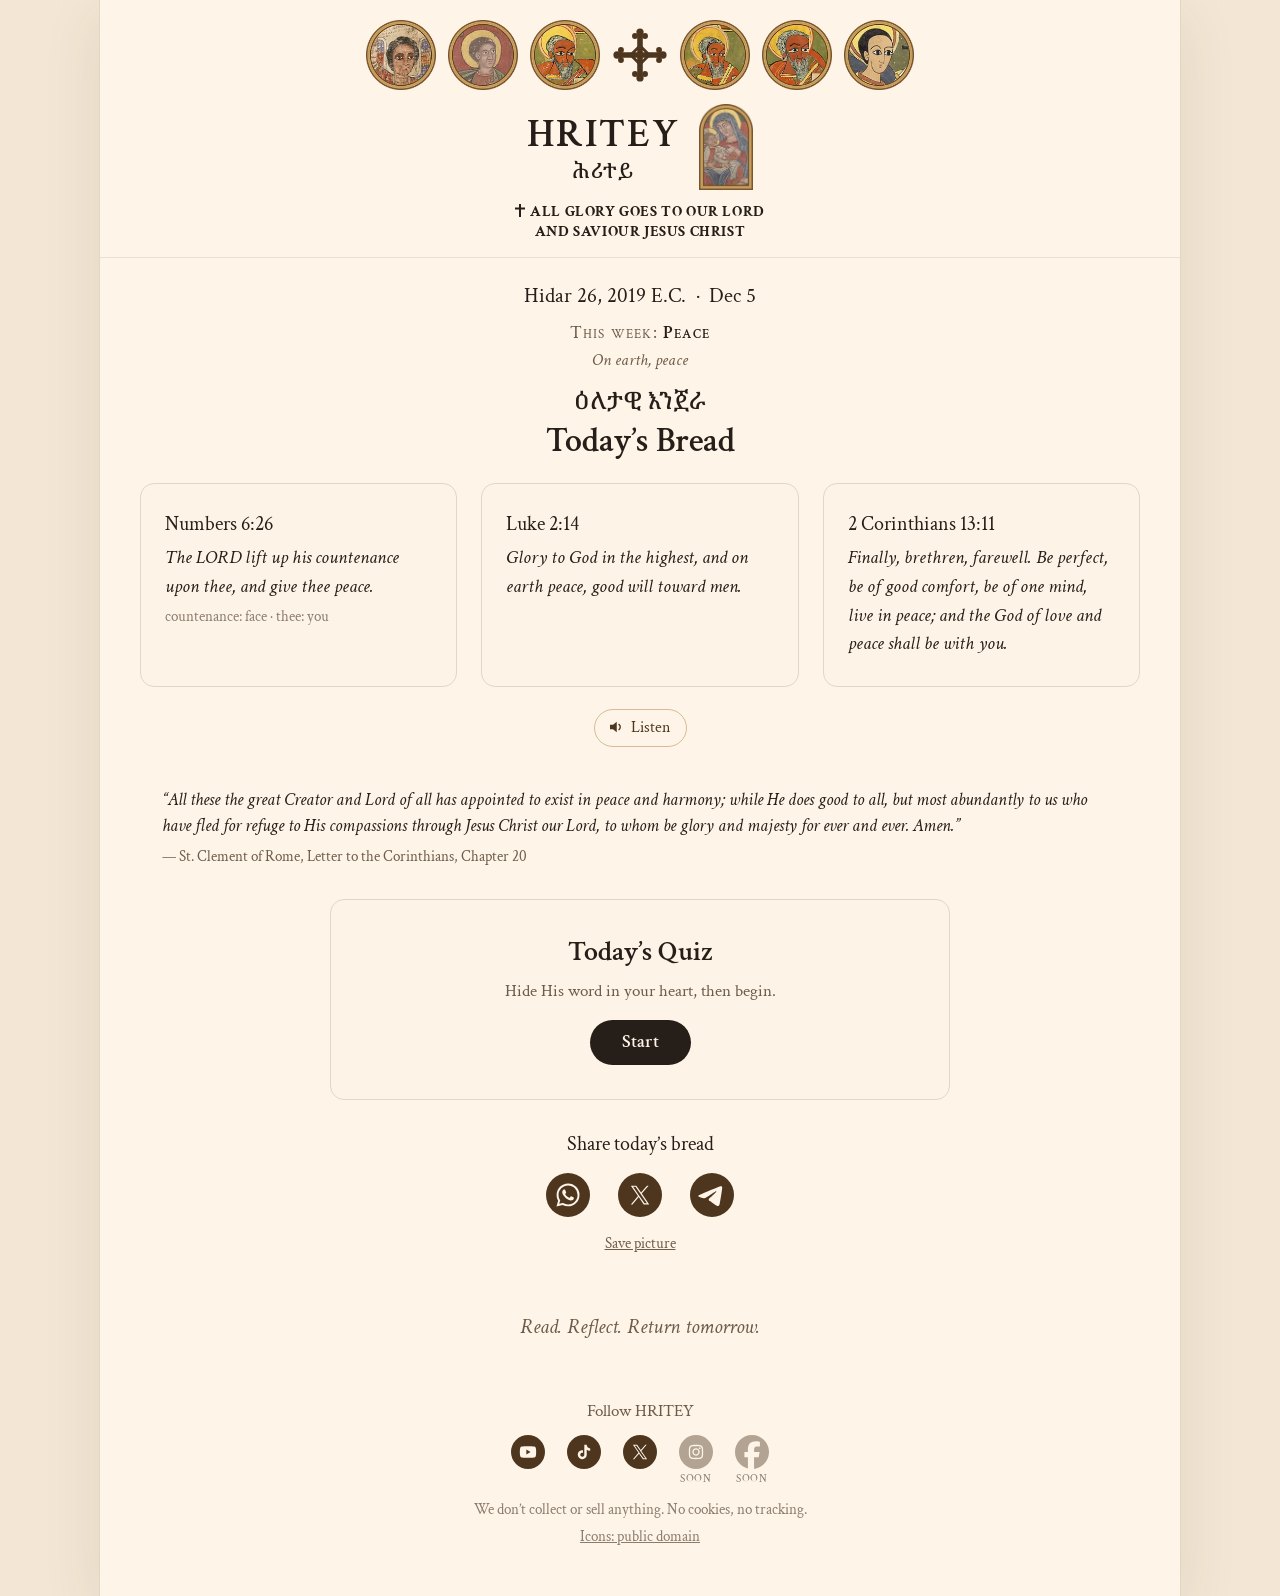
==== commit 407f013d: "Add Hope and Peace weeks with automatic Sunday theme rotation. Hope is this week's Today's Bread (22" ====
--- a/index.html
+++ b/index.html
@@ -4,12 +4,12 @@
 <meta charset="utf-8">
 <meta name="viewport" content="width=device-width, initial-scale=1, viewport-fit=cover">
 <title>HRITEY · Today's Bread</title>
-<meta name="description" content="Today's Bread: three KJV verses a day, one Old Testament and two New Testament, with a short quiz. Read. Reflect. Return tomorrow.">
+<meta name="description" content="Today's Bread: three verses a day, one Old Testament and two New Testament, with a short quiz. Read. Reflect. Return tomorrow.">
 <meta name="theme-color" content="#fef4e8">
 <meta name="referrer" content="no-referrer">
 <link rel="canonical" href="https://hritey.com/">
 <meta property="og:title" content="HRITEY · Today's Bread">
-<meta property="og:description" content="Three KJV verses a day. Read. Reflect. Return tomorrow.">
+<meta property="og:description" content="Three verses a day. Read. Reflect. Return tomorrow.">
 <meta property="og:url" content="https://hritey.com/">
 <meta property="og:image" content="https://hritey.com/assets/img/og-v2.jpg">
 <meta property="og:type" content="website">
